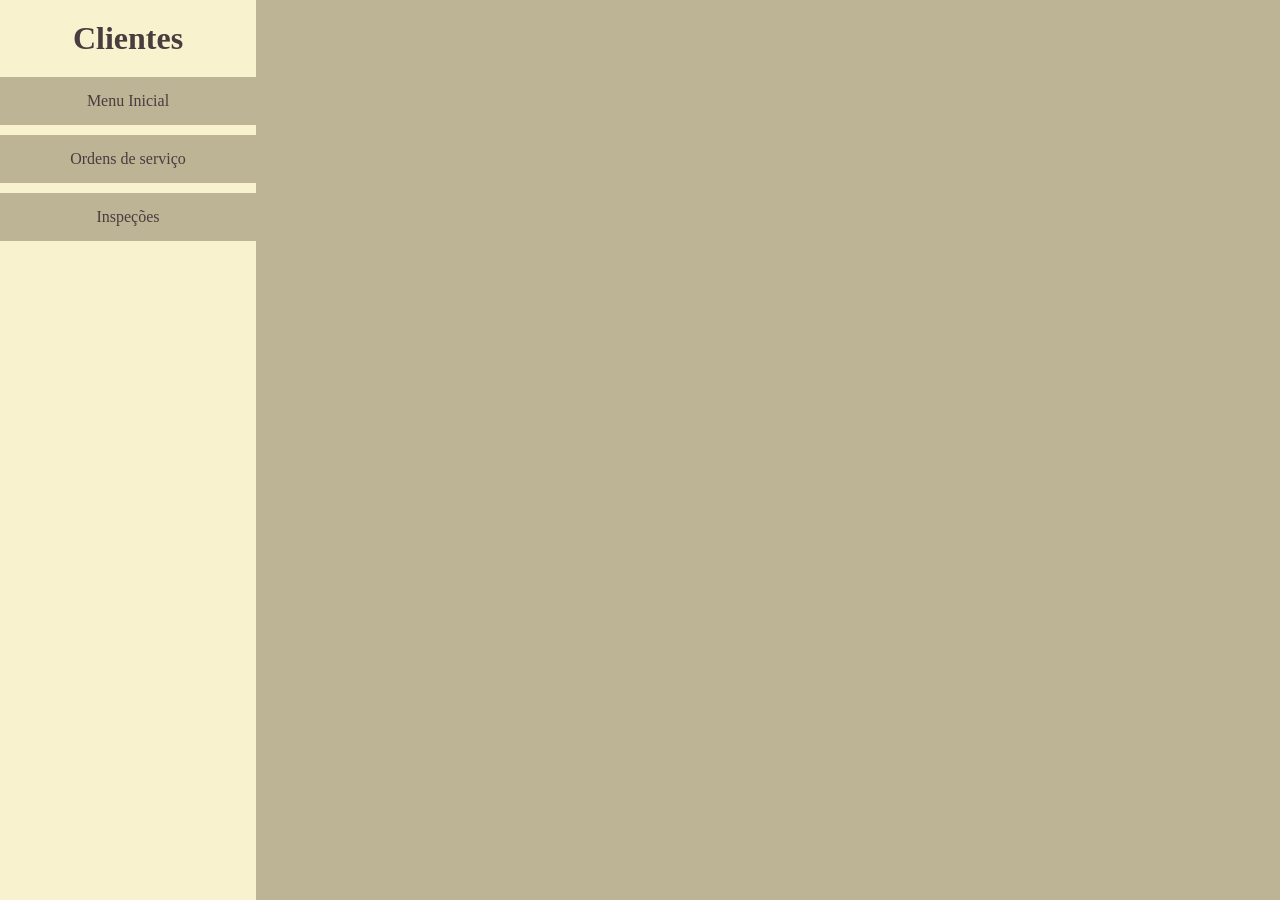
==== clientes.html @ 9edd5551 "estrutura inicial do Field Ops" ====
<!DOCTYPE html>
<html lang="en">
<head>
    <meta charset="UTF-8">
    <meta name="viewport" content="width=device-width, initial-scale=1.0">
    <title>Dashboard / FieldOps</title>
    <link rel="stylesheet" href="style.css">
</head>
<body>
    
    <div class="menu-lateral-clientes">

        <h1>Clientes</h1>
        <div class="menu-opcoes">

        <a href="index.html" class="menu-opcao-inicial">Menu Inicial</a>

        <a href="#" class="opcao-OS">Ordens de serviço</a>

        <a href="#" class="opcao-Inspecoes">Inspeções</a>
        </div>
    </div>    
</body>
</html>
---- style.css ----
* {
    margin: 0;
    padding: 0;
    box-sizing: border-box;
}

body {
    min-height: 100vh;
    background-color: #bdb495;
}

.menu-lateral {
    width: 20%;
    height: 100vh;
    background-color: #f8f2ce;
}

.menu-lateral h1 {
    color: #493d3f;
    text-align: center;
    padding: 20px;
}
.opcao-clientes {
    text-align: center;
    display: block;
    background-color: #bdb495;
    color: #493d3f;
    padding: 15px;
    margin-bottom: 10px;
    text-decoration: none;
}
.opcao-OS {
    text-align: center;
    display: block;
    background-color: #bdb495;
    color: #493d3f;
    padding: 15px;
    margin-bottom: 10px;
    text-decoration: none;
}
.menu-lateral-clientes {
    width: 20%;
    height: 100vh;
    background-color: #f8f2ce;
}
.menu-opcao-inicial {
    text-align: center;
    display: block;
    background-color: #bdb495;
    color: #493d3f;
    padding: 15px;
    margin-bottom: 10px;
    text-decoration: none;
}
.menu-lateral-clientes h1 {
    color: #493d3f;
    text-align: center;
    padding: 20px;
}
.opcao-Inspecoes {
    text-align: center;
    display: block;
    background-color: #bdb495;
    color: #493d3f;
    padding: 15px;
    margin-bottom: 10px;
    text-decoration: none;
}
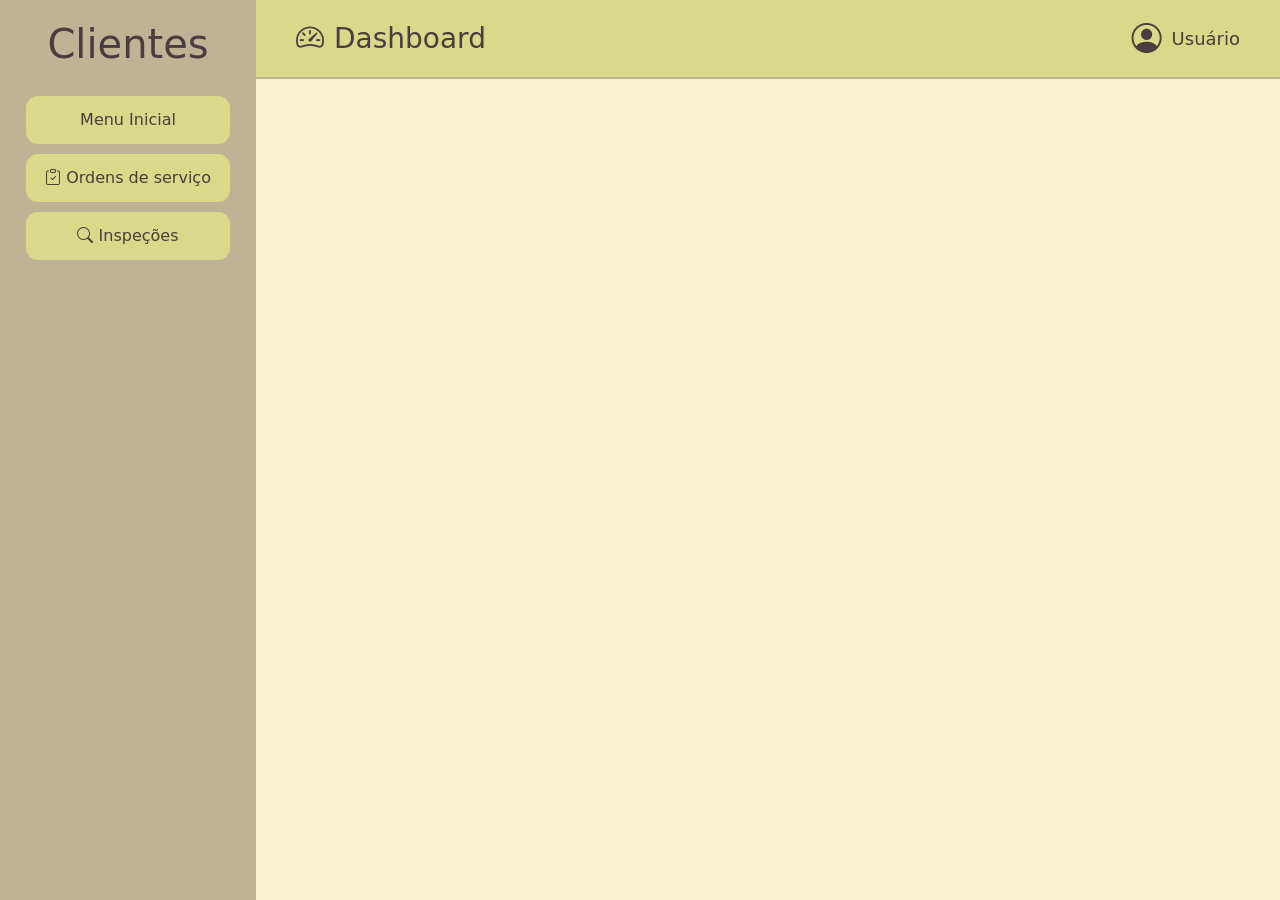
==== commit 649d4a6b: "Adiciona dashboard com cards e progressao de OS" ====
--- a/clientes.html
+++ b/clientes.html
@@ -4,9 +4,11 @@
     <meta charset="UTF-8">
     <meta name="viewport" content="width=device-width, initial-scale=1.0">
     <title>Dashboard / FieldOps</title>
+    <link href="https://cdn.jsdelivr.net/npm/bootstrap@5.3.8/dist/css/bootstrap.min.css" rel="stylesheet">
+    <link rel="stylesheet" href="https://cdn.jsdelivr.net/npm/bootstrap-icons@1.11.3/font/bootstrap-icons.min.css">
     <link rel="stylesheet" href="style.css">
 </head>
-<body>
+<body> 
     
     <div class="menu-lateral-clientes">
 
@@ -15,10 +17,26 @@
 
         <a href="index.html" class="menu-opcao-inicial">Menu Inicial</a>
 
-        <a href="#" class="opcao-OS">Ordens de serviço</a>
+        <a href="#" class="opcao-OS">
+            <i class="bi bi-clipboard-check"></i>
+            Ordens de serviço</a>
 
-        <a href="#" class="opcao-Inspecoes">Inspeções</a>
+        <a href="#" class="opcao-Inspecoes">
+            <i class="bi bi-search"></i>
+            Inspeções</a>
         </div>
-    </div>    
+    </div>
+    
+    <header class="cabecalho">
+
+        <div class="titulo-dashboard">
+            <i class="bi bi-speedometer2"></i>
+            <h2>Dashboard</h2>
+        </div>
+
+        <div class="usuario">
+            <i class="bi bi-person-circle"></i>
+            <span>Usuário</span>
+        </div>
 </body>
 </html>
--- a/style.css
+++ b/style.css
@@ -7,21 +7,42 @@
 
 body {
     min-height: 100vh;
-    background-color: #bdb495;
+    background-color: #f8f2ce;
 }
 
 .menu-lateral {
     width: 20%;
     height: 100vh;
-    background-color: #f8f2ce;
-}
-
+    background-color: #bdb495;
+}
+.menu-opcoes a {
+    display: block;
+
+    width: 80%;
+    margin: 0 auto 10px auto;
+
+    text-align: center;
+
+    background-color: #d8d989;
+    color: #493d3f;
+
+    padding: 12px;
+
+    text-decoration: none;
+
+    border-radius: 12px;
+}
 .menu-lateral h1 {
     color: #493d3f;
     text-align: center;
     padding: 20px;
 }
-.opcao-clientes {
+.menu-lateral-clientes {
+    width: 20%;
+    height: 100vh;
+    background-color: #BDB495;
+}
+.menu-opcao-inicial {
     text-align: center;
     display: block;
     background-color: #bdb495;
@@ -30,40 +51,202 @@
     margin-bottom: 10px;
     text-decoration: none;
 }
-.opcao-OS {
-    text-align: center;
-    display: block;
-    background-color: #bdb495;
-    color: #493d3f;
-    padding: 15px;
-    margin-bottom: 10px;
-    text-decoration: none;
-}
-.menu-lateral-clientes {
-    width: 20%;
-    height: 100vh;
+.menu-lateral-clientes h1 {
+    color: #493d3f;
+    text-align: center;
+    padding: 20px;
+}
+.cabecalho {
+    position: absolute;
+    top: 0;
+    left: 20%;
+    width: 80%;
+    height: 79px;
+    background-color: #d8d989;
+    display: flex;
+    align-items: center;
+    justify-content: space-between;
+    padding: 0 40px;
+    border-bottom: 2px solid #bdb495;
+    border: px
+}
+.titulo-dashboard {
+    display: flex;
+    align-items: center;
+    gap: 10px;
+}
+
+.titulo-dashboard i {
+    font-size: 28px;
+    color: #493d3f;
+}
+
+.titulo-dashboard h2 {
+    margin: 0;
+
+    font-size: 28px;
+    color: #493d3f;
+}
+.usuario {
+    display: flex;
+    align-items: center;
+    gap: 10px;
+
+    color: #493d3f;
+    font-size: 18px;
+}
+
+.usuario i {
+    font-size: 30px;
+}
+
+.area-dashboard {
+    position: absolute;
+
+    top: 130px;
+    left: 20%;
+
+    width: 80%;
+
+    padding: 20px 40px;
+}
+
+.card-dashboard {
     background-color: #f8f2ce;
-}
-.menu-opcao-inicial {
-    text-align: center;
-    display: block;
-    background-color: #bdb495;
-    color: #493d3f;
-    padding: 15px;
-    margin-bottom: 10px;
-    text-decoration: none;
-}
-.menu-lateral-clientes h1 {
-    color: #493d3f;
-    text-align: center;
+
+    min-height: 130px;
+
+    border-radius: 15px;
+
     padding: 20px;
-}
-.opcao-Inspecoes {
-    text-align: center;
-    display: block;
-    background-color: #bdb495;
-    color: #493d3f;
-    padding: 15px;
-    margin-bottom: 10px;
-    text-decoration: none;
+
+    display: flex;
+    align-items: center;
+
+    gap: 18px;
+
+    box-shadow: 0 3px 8px rgba(73, 61, 63, 0.15);
+
+    transition: 0.2s;
+}
+
+
+.card-dashboard:hover {
+    transform: translateY(-3px);
+}
+
+.icone-card {
+    width: 55px;
+    height: 55px;
+
+    border-radius: 12px;
+
+    background-color: #bdb495;
+
+    display: flex;
+    align-items: center;
+    justify-content: center;
+}
+
+.icone-card i {
+    font-size: 25px;
+    color: #493d3f;
+}
+
+
+
+.card-dashboard h3 {
+    margin: 0;
+
+    color: #493d3f;
+
+    font-size: 18px;
+}
+
+.card-dashboard p {
+    margin: 5px 0 0;
+
+    color: #493d3f;
+
+    font-size: 28px;
+    font-weight: bold;
+}
+
+.quadro-progressao {
+    background-color: #f8f2ce;
+    border-radius: 15px;
+    padding: 25px;
+    box-shadow: 0 3px 8px rgba(73, 61, 63, 0.15);
+}
+
+.titulo-quadro {
+    display: flex;
+    align-items: center;
+    gap: 10px;
+    margin-bottom: 25px;
+}
+
+.titulo-quadro i {
+    font-size: 23px;
+    color: #493d3f;
+}
+
+.titulo-quadro h3 {
+    margin: 0;
+    color: #493d3f;
+    font-size: 21px;
+}
+
+
+.progresso-item {
+    margin-bottom: 20px;
+}
+
+.progresso-item:last-child {
+    margin-bottom: 0;
+}
+
+.progresso-info {
+    display: flex;
+    justify-content: space-between;
+    margin-bottom: 7px;
+    color: #493d3f;
+}
+
+.progresso-info span {
+    font-size: 15px;
+}
+
+.progresso-info strong {
+    font-size: 16px;
+}
+
+
+.barra {
+    width: 100%;
+    height: 12px;
+    background-color: #bdb495;
+    border-radius: 20px;
+    overflow: hidden;
+}
+
+.barra-preenchida {
+    height: 100%;
+    border-radius: 20px;
+}
+
+
+.pendentes {
+    width: 45%;
+    background-color: #493d3f;
+}
+
+.andamento {
+    width: 25%;
+    background-color: #d8d989;
+}
+
+.concluidas {
+    width: 85%;
+    background-color: #8f9160;
 }
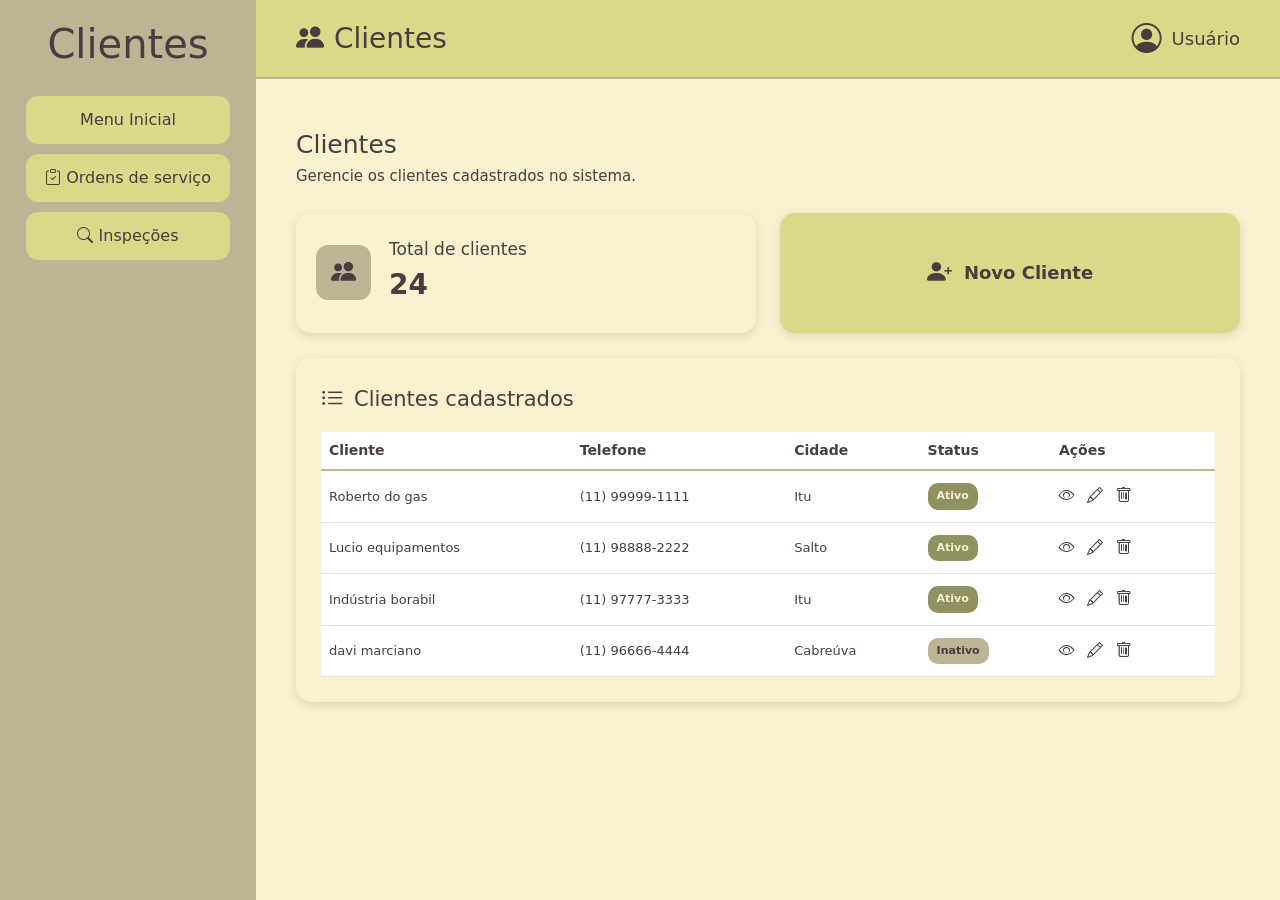
==== commit bf08095e: "Adiciona layout visual da página de clientes" ====
--- a/clientes.html
+++ b/clientes.html
@@ -1,6 +1,6 @@
 <!DOCTYPE html>
-<html lang="en">
-<head>
+<html lang="pt-br">
+    <head>
     <meta charset="UTF-8">
     <meta name="viewport" content="width=device-width, initial-scale=1.0">
     <title>Dashboard / FieldOps</title>
@@ -30,13 +30,150 @@
     <header class="cabecalho">
 
         <div class="titulo-dashboard">
-            <i class="bi bi-speedometer2"></i>
-            <h2>Dashboard</h2>
+            <i class="bi bi-people-fill"></i>
+            <h2>Clientes</h2>
         </div>
 
         <div class="usuario">
             <i class="bi bi-person-circle"></i>
             <span>Usuário</span>
         </div>
+    </header>
+    <div class="area-clientes">
+
+    <div class="titulo-clientes">
+        <h3>Clientes</h3>
+        <p>Gerencie os clientes cadastrados no sistema.</p>
+    </div>
+
+    <div class="row g-4">
+
+        <div class="col-12 col-md-6">
+
+            <div class="card-clientes">
+
+                <div class="icone-card">
+                    <i class="bi bi-people-fill"></i>
+                </div>
+
+                <div>
+                    <h4>Total de clientes</h4>
+                    <p>24</p>
+                </div>
+
+            </div>
+
+        </div>
+
+        <div class="col-12 col-md-6">
+
+            <div class="card-novo-cliente">
+
+                <i class="bi bi-person-plus-fill"></i>
+
+                <span>Novo Cliente</span>
+
+            </div>
+
+        </div>
+
+    </div>
+
+    <div class="quadro-clientes">
+
+        <div class="titulo-quadro">
+            <i class="bi bi-list-ul"></i>
+            <h3>Clientes cadastrados</h3>
+        </div>
+
+        <div class="table-responsive">
+
+            <table class="table tabela-clientes">
+
+                <thead>
+                    <tr>
+                        <th>Cliente</th>
+                        <th>Telefone</th>
+                        <th>Cidade</th>
+                        <th>Status</th>
+                        <th>Ações</th>
+                    </tr>
+                </thead>
+
+                <tbody>
+
+                    <tr>
+                        <td>Roberto do gas</td>
+                        <td>(11) 99999-1111</td>
+                        <td>Itu</td>
+                        <td>
+                            <span class="status-cliente ativo">
+                                Ativo
+                            </span>
+                        </td>
+                        <td>
+                            <i class="bi bi-eye acao-cliente"></i>
+                            <i class="bi bi-pencil acao-cliente"></i>
+                            <i class="bi bi-trash acao-cliente"></i>
+                        </td>
+                    </tr>
+
+                    <tr>
+                        <td>Lucio equipamentos</td>
+                        <td>(11) 98888-2222</td>
+                        <td>Salto</td>
+                        <td>
+                            <span class="status-cliente ativo">
+                                Ativo
+                            </span>
+                        </td>
+                        <td>
+                            <i class="bi bi-eye acao-cliente"></i>
+                            <i class="bi bi-pencil acao-cliente"></i>
+                            <i class="bi bi-trash acao-cliente"></i>
+                        </td>
+                    </tr>
+
+                    <tr>
+                        <td>Indústria borabil</td>
+                        <td>(11) 97777-3333</td>
+                        <td>Itu</td>
+                        <td>
+                            <span class="status-cliente ativo">
+                                Ativo
+                            </span>
+                        </td>
+                        <td>
+                            <i class="bi bi-eye acao-cliente"></i>
+                            <i class="bi bi-pencil acao-cliente"></i>
+                            <i class="bi bi-trash acao-cliente"></i>
+                        </td>
+                    </tr>
+
+                    <tr>
+                        <td>davi marciano</td>
+                        <td>(11) 96666-4444</td>
+                        <td>Cabreúva</td>
+                        <td>
+                            <span class="status-cliente inativo">
+                                Inativo
+                            </span>
+                        </td>
+                        <td>
+                            <i class="bi bi-eye acao-cliente"></i>
+                            <i class="bi bi-pencil acao-cliente"></i>
+                            <i class="bi bi-trash acao-cliente"></i>
+                        </td>
+                    </tr>
+
+                </tbody>
+
+            </table>
+
+        </div>
+
+    </div>
+
+</div>
 </body>
 </html>
--- a/style.css
+++ b/style.css
@@ -67,9 +67,7 @@
     align-items: center;
     justify-content: space-between;
     padding: 0 40px;
-    border-bottom: 2px solid #bdb495;
-    border: px
-}
+    border-bottom: 2px solid #bdb495;}
 .titulo-dashboard {
     display: flex;
     align-items: center;
@@ -249,4 +247,179 @@
 .concluidas {
     width: 85%;
     background-color: #8f9160;
+}
+.quadro-atividades {
+    background-color: #f8f2ce;
+    border-radius: 15px;
+    padding: 25px;
+    box-shadow: 0 3px 8px rgba(73, 61, 63, 0.15);
+}
+.tabela-atividades {
+    margin-bottom: 0;
+    color: #493d3f;
+    vertical-align: middle;
+}
+
+.tabela-atividades th {
+    color: #493d3f;
+    font-size: 14px;
+    border-bottom: 2px solid #bdb495;
+}
+
+.tabela-atividades td {
+    color: #493d3f;
+    font-size: 13px;
+    padding: 12px 8px;
+}
+.status {
+    display: inline-block;
+    padding: 5px 9px;
+    border-radius: 10px;
+    font-size: 11px;
+    font-weight: bold;
+}
+
+.pendente {
+    background-color: #bdb495;
+    color: #493d3f;
+}
+
+.andamento-status {
+    background-color: #d8d989;
+    color: #493d3f;
+}
+
+.concluida {
+    background-color: #8f9160;
+    color: #f8f2ce;
+}
+.area-clientes {
+    position: absolute;
+    top: 110px;
+    left: 20%;
+    width: 80%;
+    padding: 20px 40px;
+}
+
+.titulo-clientes {
+    margin-bottom: 25px;
+}
+
+.titulo-clientes h3 {
+    color: #493d3f;
+    font-size: 25px;
+    margin-bottom: 5px;
+}
+
+.titulo-clientes p {
+    color: #493d3f;
+    font-size: 15px;
+    margin: 0;
+}
+.card-clientes {
+    background-color: #f8f2ce;
+    min-height: 120px;
+    border-radius: 15px;
+    padding: 20px;
+    display: flex;
+    align-items: center;
+    gap: 18px;
+    box-shadow: 0 3px 8px rgba(73, 61, 63, 0.15);
+}
+
+.card-clientes .icone-card {
+    flex-shrink: 0;
+}
+
+.card-clientes h4 {
+    margin: 0;
+    color: #493d3f;
+    font-size: 17px;
+}
+
+.card-clientes p {
+    margin: 5px 0 0;
+    color: #493d3f;
+    font-size: 28px;
+    font-weight: bold;
+}
+.card-novo-cliente {
+    min-height: 120px;
+    background-color: #d8d989;
+    border-radius: 15px;
+    padding: 20px;
+    display: flex;
+    align-items: center;
+    justify-content: center;
+    gap: 12px;
+    color: #493d3f;
+    font-size: 18px;
+    font-weight: bold;
+    box-shadow: 0 3px 8px rgba(73, 61, 63, 0.15);
+    cursor: pointer;
+    transition: 0.2s;
+}
+
+.card-novo-cliente:hover {
+    transform: translateY(-3px);
+}
+
+.card-novo-cliente i {
+    font-size: 25px;
+}
+.quadro-clientes {
+    background-color: #f8f2ce;
+    border-radius: 15px;
+    padding: 25px;
+    margin-top: 25px;
+    box-shadow: 0 3px 8px rgba(73, 61, 63, 0.15);
+}
+
+.quadro-clientes .titulo-quadro {
+    margin-bottom: 15px;
+}
+.tabela-clientes {
+    margin-bottom: 0;
+    color: #493d3f;
+    vertical-align: middle;
+}
+
+.tabela-clientes th {
+    color: #493d3f;
+    font-size: 14px;
+    border-bottom: 2px solid #bdb495;
+}
+
+.tabela-clientes td {
+    color: #493d3f;
+    font-size: 13px;
+    padding: 12px 8px;
+}
+
+.status-cliente {
+    display: inline-block;
+    padding: 5px 9px;
+    border-radius: 10px;
+    font-size: 11px;
+    font-weight: bold;
+}
+
+.status-cliente.ativo {
+    background-color: #8f9160;
+    color: #f8f2ce;
+}
+
+.status-cliente.inativo {
+    background-color: #bdb495;
+    color: #493d3f;
+}
+.acao-cliente {
+    color: #493d3f;
+    font-size: 16px;
+    margin-right: 8px;
+    cursor: pointer;
+}
+
+.acao-cliente:hover {
+    color: #8f9160;
 }
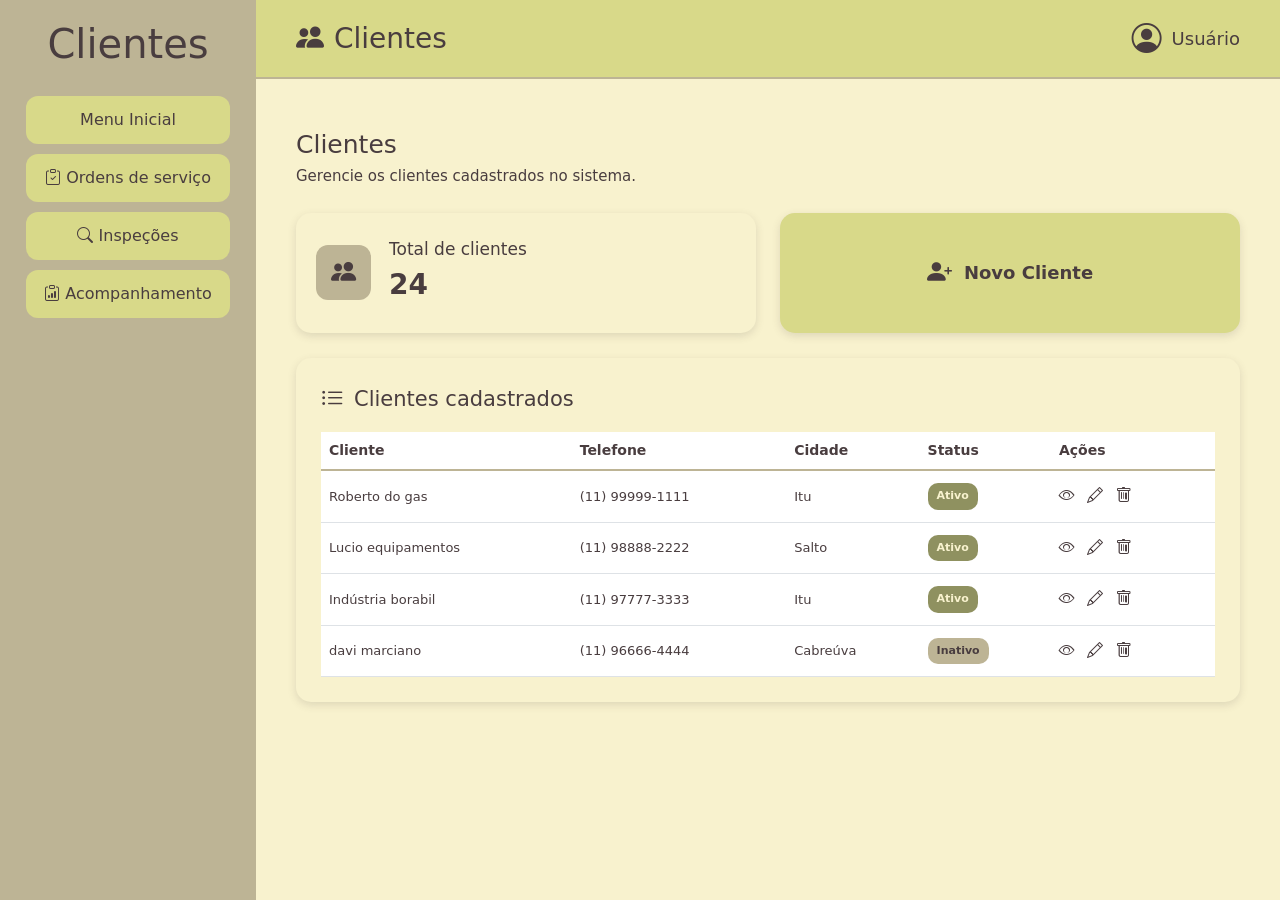
==== commit e5822bea: "Atualizado projeto FieldOps" ====
--- a/clientes.html
+++ b/clientes.html
@@ -15,15 +15,20 @@
         <h1>Clientes</h1>
         <div class="menu-opcoes">
 
-        <a href="index.html" class="menu-opcao-inicial">Menu Inicial</a>
+        <a href="index.html" class="menu-opcao-inicial"
+        >Menu Inicial</a>
 
-        <a href="#" class="opcao-OS">
+        <a href="checklist.html" class="opcao-OS">
             <i class="bi bi-clipboard-check"></i>
             Ordens de serviço</a>
 
-        <a href="#" class="opcao-Inspecoes">
+        <a href="inspecoes.html" class="opcao-Inspecoes">
             <i class="bi bi-search"></i>
             Inspeções</a>
+            <a href="acompanhamento.html" class="opcao-acompanhamento">
+                <i class="bi bi-clipboard-data"></i>
+                Acompanhamento
+            </a>
         </div>
     </div>
     
--- a/style.css
+++ b/style.css
@@ -422,4 +422,540 @@
 
 .acao-cliente:hover {
     color: #8f9160;
+}
+
+.area-checklist {
+    position: absolute;
+    top: 110px;
+    left: 20%;
+    width: 80%;
+    padding: 20px 40px;
+}
+
+.titulo-checklist {
+    display: flex;
+    align-items: center;
+    justify-content: space-between;
+    margin-bottom: 25px;
+}
+
+.titulo-checklist h3 {
+    color: #493d3f;
+    font-size: 25px;
+    margin-bottom: 5px;
+}
+
+.titulo-checklist p {
+    color: #493d3f;
+    font-size: 15px;
+    margin: 0;
+}
+
+.btn-novo-checklist {
+    background-color: #d8d989;
+    color: #493d3f;
+    border: none;
+    border-radius: 10px;
+    padding: 11px 16px;
+    font-weight: bold;
+    transition: 0.2s;
+}
+
+.btn-novo-checklist:hover {
+    background-color: #bdb495;
+    transform: translateY(-2px);
+}
+
+.barra-busca-checklist {
+    background-color: #f8f2ce;
+    border-radius: 12px;
+    padding: 10px 15px;
+    display: flex;
+    align-items: center;
+    gap: 10px;
+    margin-bottom: 25px;
+    box-shadow: 0 3px 8px rgba(73, 61, 63, 0.10);
+}
+
+.barra-busca-checklist i {
+    color: #493d3f;
+    font-size: 18px;
+}
+
+.barra-busca-checklist input {
+    width: 100%;
+    border: none;
+    outline: none;
+    background: transparent;
+    color: #493d3f;
+}
+
+.card-checklist {
+    background-color: #f8f2ce;
+    border-radius: 15px;
+    padding: 22px;
+    min-height: 290px;
+    box-shadow: 0 3px 8px rgba(73, 61, 63, 0.15);
+    transition: 0.2s;
+}
+
+.card-checklist:hover {
+    transform: translateY(-3px);
+}
+
+.topo-checklist {
+    display: flex;
+    justify-content: space-between;
+    align-items: center;
+    margin-bottom: 18px;
+}
+
+.icone-checklist {
+    width: 50px;
+    height: 50px;
+    border-radius: 12px;
+    background-color: #bdb495;
+    display: flex;
+    align-items: center;
+    justify-content: center;
+}
+
+.icone-checklist i {
+    font-size: 23px;
+    color: #493d3f;
+}
+
+.card-checklist h4 {
+    color: #493d3f;
+    font-size: 18px;
+    margin-bottom: 8px;
+}
+
+.descricao-checklist {
+    color: #493d3f;
+    font-size: 14px;
+    min-height: 60px;
+}
+
+.info-checklist {
+    display: flex;
+    gap: 30px;
+    margin: 18px 0;
+}
+
+.info-checklist div {
+    display: flex;
+    flex-direction: column;
+}
+
+.info-checklist span {
+    color: #493d3f;
+    font-size: 12px;
+}
+
+.info-checklist strong {
+    color: #493d3f;
+    font-size: 17px;
+}
+
+.acoes-checklist {
+    display: flex;
+    flex-wrap: wrap;
+    gap: 8px;
+}
+
+.acoes-checklist button {
+    border: none;
+    background-color: #bdb495;
+    color: #493d3f;
+    border-radius: 8px;
+    padding: 7px 11px;
+    font-size: 13px;
+    transition: 0.2s;
+}
+
+.acoes-checklist button:hover {
+    background-color: #d8d989;
+}
+
+@media (max-width: 768px) {
+
+    .area-checklist {
+        left: 0;
+        width: 100%;
+        padding: 20px;
+    }
+
+    .titulo-checklist {
+        flex-direction: column;
+        align-items: flex-start;
+        gap: 15px;
+    }
+
+}
+.area-inspecoes {
+    position: absolute;
+    top: 110px;
+    left: 20%;
+    width: 80%;
+    padding: 20px 40px;
+}
+
+.titulo-inspecoes {
+    margin-bottom: 25px;
+}
+
+.titulo-inspecoes h3 {
+    color: #493d3f;
+    font-size: 25px;
+    margin-bottom: 5px;
+}
+
+.titulo-inspecoes p {
+    color: #493d3f;
+    font-size: 15px;
+    margin: 0;
+}
+
+.quadro-inspecao {
+    background-color: #f8f2ce;
+    border-radius: 15px;
+    padding: 25px;
+    box-shadow: 0 3px 8px rgba(73, 61, 63, 0.15);
+    margin-bottom: 25px;
+}
+
+.quadro-inspecao .form-label {
+    color: #493d3f;
+    font-weight: bold;
+    margin-bottom: 7px;
+}
+
+.quadro-inspecao .form-control,
+.quadro-inspecao .form-select {
+    border: 1px solid #bdb495;
+    border-radius: 10px;
+    background-color: #fffdf0;
+    color: #493d3f;
+}
+
+.quadro-inspecao .form-control:focus,
+.quadro-inspecao .form-select:focus {
+    border-color: #8f9160;
+    box-shadow: 0 0 0 0.2rem rgba(143, 145, 96, 0.20);
+}
+.acoes-inspecao {
+    display: flex;
+    justify-content: flex-end;
+    gap: 10px;
+    margin-top: 5px;
+}
+
+.btn-cancelar-inspecao {
+    background-color: #bdb495;
+    color: #493d3f;
+    border: none;
+    border-radius: 10px;
+    padding: 10px 18px;
+    font-weight: bold;
+}
+
+.btn-criar-inspecao {
+    background-color: #d8d989;
+    color: #493d3f;
+    border: none;
+    border-radius: 10px;
+    padding: 10px 18px;
+    font-weight: bold;
+}
+
+.btn-cancelar-inspecao:hover,
+.btn-criar-inspecao:hover {
+    transform: translateY(-2px);
+}
+.quadro-inspecoes-planejadas {
+    background-color: #f8f2ce;
+    border-radius: 15px;
+    padding: 25px;
+    box-shadow: 0 3px 8px rgba(73, 61, 63, 0.15);
+}
+
+.tabela-inspecoes {
+    margin-bottom: 0;
+    color: #493d3f;
+    vertical-align: middle;
+}
+
+.tabela-inspecoes th {
+    color: #493d3f;
+    font-size: 14px;
+    border-bottom: 2px solid #bdb495;
+}
+
+.tabela-inspecoes td {
+    color: #493d3f;
+    font-size: 13px;
+    padding: 12px 8px;
+}
+.prioridade-alta,
+.prioridade-media,
+.prioridade-baixa {
+    display: inline-block;
+    padding: 5px 9px;
+    border-radius: 10px;
+    font-size: 11px;
+    font-weight: bold;
+}
+
+.prioridade-alta {
+    background-color: #493d3f;
+    color: #f8f2ce;
+}
+
+.prioridade-media {
+    background-color: #d8d989;
+    color: #493d3f;
+}
+
+.prioridade-baixa {
+    background-color: #bdb495;
+    color: #493d3f;
+}
+.status-inspecao {
+    display: inline-block;
+    padding: 5px 9px;
+    border-radius: 10px;
+    background-color: #8f9160;
+    color: #f8f2ce;
+    font-size: 11px;
+    font-weight: bold;
+}
+.acao-inspecao {
+    color: #493d3f;
+    font-size: 16px;
+    margin-right: 8px;
+    cursor: pointer;
+}
+
+.acao-inspecao:hover {
+    color: #8f9160;
+}
+@media (max-width: 768px) {
+
+    .area-inspecoes {
+        left: 0;
+        width: 100%;
+        padding: 20px;
+    }
+
+    .acoes-inspecao {
+        justify-content: stretch;
+        flex-direction: column;
+    }
+
+    .btn-cancelar-inspecao,
+    .btn-criar-inspecao {
+        width: 100%;
+    }
+
+}
+/* =========================================
+   ACOMPANHAMENTO DAS INSPEÇÕES
+   ========================================= */
+
+.area-acompanhamento {
+    position: absolute;
+    top: 110px;
+    left: 20%;
+    width: 80%;
+    padding: 20px 40px;
+}
+
+.titulo-acompanhamento {
+    margin-bottom: 25px;
+}
+
+.titulo-acompanhamento h3 {
+    color: #493d3f;
+    font-size: 25px;
+    margin-bottom: 5px;
+}
+
+.titulo-acompanhamento p {
+    color: #493d3f;
+    font-size: 15px;
+    margin: 0;
+}
+
+
+/* CARDS */
+
+.card-acompanhamento {
+    background-color: #f8f2ce;
+    min-height: 115px;
+    border-radius: 15px;
+    padding: 20px;
+    display: flex;
+    align-items: center;
+    gap: 15px;
+    box-shadow: 0 3px 8px rgba(73, 61, 63, 0.15);
+    transition: 0.2s;
+}
+
+.card-acompanhamento:hover {
+    transform: translateY(-3px);
+}
+
+.icone-acompanhamento {
+    width: 50px;
+    height: 50px;
+    flex-shrink: 0;
+    border-radius: 12px;
+    background-color: #bdb495;
+    display: flex;
+    align-items: center;
+    justify-content: center;
+}
+
+.icone-acompanhamento i {
+    font-size: 23px;
+    color: #493d3f;
+}
+
+.card-acompanhamento h4 {
+    margin: 0;
+    color: #493d3f;
+    font-size: 15px;
+}
+
+.card-acompanhamento p {
+    margin: 5px 0 0;
+    color: #493d3f;
+    font-size: 27px;
+    font-weight: bold;
+}
+
+
+/* FILTROS */
+
+.quadro-filtros {
+    background-color: #f8f2ce;
+    border-radius: 15px;
+    padding: 25px;
+    margin-bottom: 25px;
+    box-shadow: 0 3px 8px rgba(73, 61, 63, 0.15);
+}
+
+.quadro-filtros .form-label {
+    color: #493d3f;
+    font-weight: bold;
+}
+
+.quadro-filtros .form-select,
+.quadro-filtros .form-control {
+    border: 1px solid #bdb495;
+    border-radius: 10px;
+    background-color: #fffdf0;
+    color: #493d3f;
+}
+
+
+/* TABELA */
+
+.quadro-acompanhamento {
+    background-color: #f8f2ce;
+    border-radius: 15px;
+    padding: 25px;
+    box-shadow: 0 3px 8px rgba(73, 61, 63, 0.15);
+}
+
+.tabela-acompanhamento {
+    margin-bottom: 0;
+    color: #493d3f;
+    vertical-align: middle;
+}
+
+.tabela-acompanhamento th {
+    color: #493d3f;
+    font-size: 14px;
+    border-bottom: 2px solid #bdb495;
+}
+
+.tabela-acompanhamento td {
+    color: #493d3f;
+    font-size: 13px;
+    padding: 12px 8px;
+}
+
+
+/* STATUS */
+
+.status-planejada,
+.status-andamento,
+.status-revisao,
+.status-aprovada,
+.status-reprovada,
+.status-cancelada {
+    display: inline-block;
+    padding: 5px 9px;
+    border-radius: 10px;
+    font-size: 11px;
+    font-weight: bold;
+}
+
+.status-planejada {
+    background-color: #bdb495;
+    color: #493d3f;
+}
+
+.status-andamento {
+    background-color: #d8d989;
+    color: #493d3f;
+}
+
+.status-revisao {
+    background-color: #8f9160;
+    color: #f8f2ce;
+}
+
+.status-aprovada {
+    background-color: #6f804f;
+    color: #f8f2ce;
+}
+
+.status-reprovada {
+    background-color: #493d3f;
+    color: #f8f2ce;
+}
+
+.status-cancelada {
+    background-color: #bdb495;
+    color: #493d3f;
+}
+
+
+/* AÇÕES */
+
+.acao-acompanhamento {
+    color: #493d3f;
+    font-size: 16px;
+    margin-right: 8px;
+    cursor: pointer;
+}
+
+.acao-acompanhamento:hover {
+    color: #8f9160;
+}
+
+
+/* RESPONSIVIDADE */
+
+@media (max-width: 768px) {
+
+    .area-acompanhamento {
+        left: 0;
+        width: 100%;
+        padding: 20px;
+    }
+
 }
